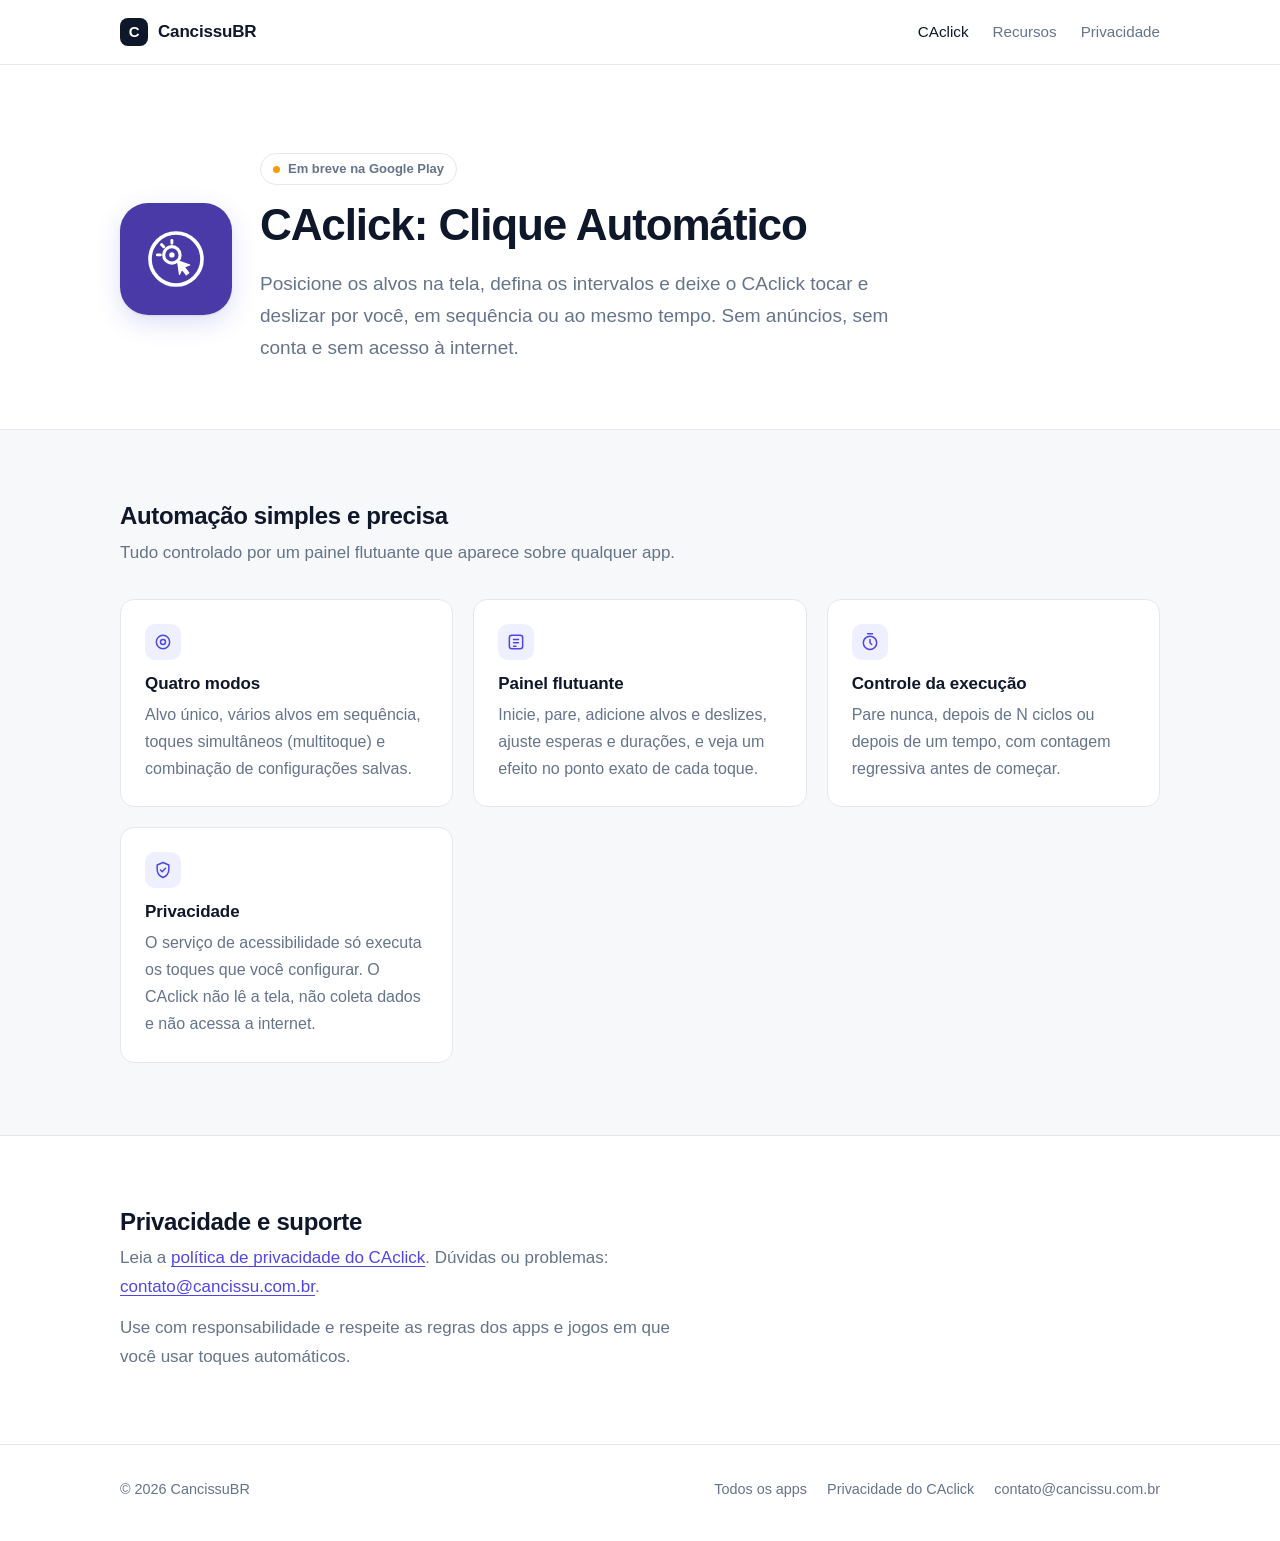
==== caclick/index.html @ 36b28c5c "CAclick: página do app, política de privacidade e cartão na página inicial Co-Authored-By: Claude Op" ====
<!doctype html>
<html lang="pt-BR">
<head>
<meta charset="utf-8">
<meta name="viewport" content="width=device-width, initial-scale=1, viewport-fit=cover">
<title>CAclick · Clique Automático</title>
<meta name="description" content="CAclick: toques e deslizes automáticos na tela do Android. Sem anúncios, sem conta e sem internet.">
<link rel="canonical" href="https://apps.cancissu.com.br/caclick/">
<link rel="icon" href="/assets/caclick-icon.svg" type="image/svg+xml">
<link rel="stylesheet" href="/assets/site.css">
</head>
<body>
<header class="site-header">
  <div class="wrap">
    <a class="brand" href="/"><span class="brand-mark">C</span>CancissuBR</a>
    <nav class="nav" aria-label="Principal">
      <a href="/caclick/" aria-current="page">CAclick</a>
      <a href="/caclick/#recursos">Recursos</a>
      <a href="/caclick/privacidade/">Privacidade</a>
    </nav>
  </div>
</header>

<main>
  <section class="hero">
    <div class="wrap hero-app">
      <img class="app-icon" src="/assets/caclick-icon.svg" alt="Ícone do CAclick" width="112" height="112">
      <div>
        <span class="pill"><span class="dot"></span>Em breve na Google Play</span>
        <h1 style="margin-top:14px">CAclick: Clique Automático</h1>
        <p class="lead">Posicione os alvos na tela, defina os intervalos e deixe o CAclick tocar e deslizar por você, em sequência ou ao mesmo tempo. Sem anúncios, sem conta e sem acesso à internet.</p>
      </div>
    </div>
  </section>

  <section class="section section-soft" id="recursos">
    <div class="wrap">
      <div class="section-head">
        <h2>Automação simples e precisa</h2>
        <p>Tudo controlado por um painel flutuante que aparece sobre qualquer app.</p>
      </div>
      <div class="grid grid-2">
        <div class="card">
          <div class="icon-line" aria-hidden="true"><svg viewBox="0 0 24 24" fill="none" stroke="currentColor" stroke-width="1.8" stroke-linecap="round" stroke-linejoin="round"><circle cx="12" cy="12" r="8"/><circle cx="12" cy="12" r="3"/></svg></div>
          <h3>Quatro modos</h3>
          <p>Alvo único, vários alvos em sequência, toques simultâneos (multitoque) e combinação de configurações salvas.</p>
        </div>
        <div class="card">
          <div class="icon-line" aria-hidden="true"><svg viewBox="0 0 24 24" fill="none" stroke="currentColor" stroke-width="1.8" stroke-linecap="round" stroke-linejoin="round"><rect x="4" y="4" width="16" height="16" rx="3"/><path d="M9 9h6M9 13h6M9 17h3"/></svg></div>
          <h3>Painel flutuante</h3>
          <p>Inicie, pare, adicione alvos e deslizes, ajuste esperas e durações, e veja um efeito no ponto exato de cada toque.</p>
        </div>
        <div class="card">
          <div class="icon-line" aria-hidden="true"><svg viewBox="0 0 24 24" fill="none" stroke="currentColor" stroke-width="1.8" stroke-linecap="round" stroke-linejoin="round"><circle cx="12" cy="13" r="8"/><path d="M12 9v4l2 2M9 2h6"/></svg></div>
          <h3>Controle da execução</h3>
          <p>Pare nunca, depois de N ciclos ou depois de um tempo, com contagem regressiva antes de começar.</p>
        </div>
        <div class="card">
          <div class="icon-line" aria-hidden="true"><svg viewBox="0 0 24 24" fill="none" stroke="currentColor" stroke-width="1.8" stroke-linecap="round" stroke-linejoin="round"><path d="M12 3l7 3v5c0 4.5-3 8.3-7 10-4-1.7-7-5.5-7-10V6z"/><path d="M9 12l2 2 4-4"/></svg></div>
          <h3>Privacidade</h3>
          <p>O serviço de acessibilidade só executa os toques que você configurar. O CAclick não lê a tela, não coleta dados e não acessa a internet.</p>
        </div>
      </div>
    </div>
  </section>

  <section class="section">
    <div class="wrap">
      <div class="section-head" style="margin-bottom:0">
        <h2>Privacidade e suporte</h2>
        <p>Leia a <a href="/caclick/privacidade/">política de privacidade do CAclick</a>. Dúvidas ou problemas: <a href="mailto:contato@cancissu.com.br">contato@cancissu.com.br</a>.</p>
        <p style="margin-top:12px">Use com responsabilidade e respeite as regras dos apps e jogos em que você usar toques automáticos.</p>
      </div>
    </div>
  </section>
</main>

<footer class="site-footer">
  <div class="wrap">
    <span>© 2026 CancissuBR</span>
    <nav aria-label="Rodapé">
      <a href="/">Todos os apps</a>
      <a href="/caclick/privacidade/">Privacidade do CAclick</a>
      <a href="mailto:contato@cancissu.com.br">contato@cancissu.com.br</a>
    </nav>
  </div>
</footer>
</body>
</html>
---- assets/site.css ----
/* CancissuBR: estilo compartilhado das páginas dos apps.
   Sóbrio: neutros + índigo do CPDF só como destaque. Fontes do sistema (nada carregado de terceiros). */
:root {
  --bg: #ffffff; --soft: #f7f8fa; --card: #ffffff;
  --ink: #0f172a; --text: #334155; --muted: #64748b; --line: #e5e7eb;
  --accent: #4f46e5; --accent-ink: #3730a3; --accent-soft: #eef0ff;
  --good: #047857; --radius: 14px;
  --font: -apple-system, BlinkMacSystemFont, "Segoe UI Variable Text", "Segoe UI", Roboto, "Helvetica Neue", Arial, sans-serif;
  color-scheme: light;
}
@media (prefers-color-scheme: dark) {
  :root {
    --bg: #0b0d12; --soft: #11141b; --card: #141821;
    --ink: #f1f5f9; --text: #cbd5e1; --muted: #94a3b8; --line: #232836;
    --accent: #a5b4fc; --accent-ink: #c7d2fe; --accent-soft: #1b1f33; --good: #6ee7b7;
    color-scheme: dark;
  }
}
* { box-sizing: border-box; }
html { -webkit-text-size-adjust: 100%; scroll-behavior: smooth; }
@media (prefers-reduced-motion: reduce) { html { scroll-behavior: auto; } }
body { margin: 0; background: var(--bg); color: var(--text); font: 400 1.0625rem/1.7 var(--font); }
a { color: var(--accent); text-underline-offset: 3px; }
a:hover { color: var(--accent-ink); }
:focus-visible { outline: 2px solid var(--accent); outline-offset: 3px; border-radius: 6px; }
h1, h2, h3 { color: var(--ink); line-height: 1.2; letter-spacing: -0.015em; text-wrap: balance; margin: 0; }
h1 { font-size: clamp(2rem, 4.5vw, 2.75rem); font-weight: 650; letter-spacing: -0.025em; }
h2 { font-size: 1.5rem; font-weight: 650; }
h3 { font-size: 1.0625rem; font-weight: 600; letter-spacing: -0.005em; }
p { margin: 0; }
.wrap { max-width: 1080px; margin: 0 auto; padding-left: max(20px, env(safe-area-inset-left)); padding-right: max(20px, env(safe-area-inset-right)); }

/* Cabeçalho */
.site-header { border-bottom: 1px solid var(--line); background: color-mix(in srgb, var(--bg) 88%, transparent);
  backdrop-filter: saturate(1.4) blur(10px); position: sticky; top: 0; z-index: 10; }
.site-header .wrap { display: flex; align-items: center; justify-content: space-between; height: 64px; }
.brand { display: inline-flex; align-items: center; gap: 10px; color: var(--ink); text-decoration: none; font-weight: 650; letter-spacing: -0.01em; }
.brand-mark { width: 28px; height: 28px; border-radius: 8px; background: var(--ink); color: var(--bg); display: grid; place-items: center; font-size: 15px; font-weight: 700; }
.nav { display: flex; gap: 24px; font-size: .95rem; }
.nav a { color: var(--muted); text-decoration: none; }
.nav a:hover, .nav a[aria-current="page"] { color: var(--ink); }

/* Blocos */
.eyebrow { display: inline-block; font-size: .8125rem; font-weight: 600; letter-spacing: .06em; text-transform: uppercase; color: var(--accent); margin-bottom: 14px; }
.lead { font-size: 1.1875rem; color: var(--muted); max-width: 62ch; margin-top: 16px; }
.section { padding: 72px 0; }
.section-soft { background: var(--soft); border-top: 1px solid var(--line); border-bottom: 1px solid var(--line); }
.section-head { margin-bottom: 32px; max-width: 62ch; }
.section-head p { color: var(--muted); margin-top: 8px; }
.hero { padding: 88px 0 64px; }
.hero-app { display: grid; grid-template-columns: 112px 1fr; gap: 28px; align-items: center; }
.hero-app .app-icon { width: 112px; height: 112px; border-radius: 28px; }

.grid { display: grid; gap: 20px; }
.grid-3 { grid-template-columns: repeat(auto-fit, minmax(240px, 1fr)); }
.grid-2 { grid-template-columns: repeat(auto-fit, minmax(300px, 1fr)); }
.card { background: var(--card); border: 1px solid var(--line); border-radius: var(--radius); padding: 24px; }
.card p { color: var(--muted); margin-top: 6px; font-size: 1rem; }
.icon-line { width: 36px; height: 36px; border-radius: 10px; background: var(--accent-soft); color: var(--accent); display: grid; place-items: center; margin-bottom: 14px; }
.icon-line svg { width: 20px; height: 20px; }

.app-card { display: grid; grid-template-columns: 88px 1fr; gap: 24px; align-items: start; padding: 28px; }
.app-icon { width: 88px; height: 88px; border-radius: 22px; box-shadow: 0 1px 2px rgba(15,23,42,.08), 0 8px 24px rgba(79,70,229,.18); }
.app-card p { color: var(--muted); }
.app-card ul, .checks { list-style: none; padding: 0; margin: 14px 0 0; display: grid; gap: 6px; }
.app-card li, .checks li { position: relative; padding-left: 26px; color: var(--text); font-size: 1rem; }
.app-card li::before, .checks li::before { content: ""; position: absolute; left: 2px; top: .55em; width: 12px; height: 7px;
  border-left: 2px solid var(--good); border-bottom: 2px solid var(--good); transform: rotate(-45deg); }
.actions { display: flex; flex-wrap: wrap; gap: 12px; margin-top: 22px; }
.btn { display: inline-flex; align-items: center; gap: 8px; height: 42px; padding: 0 18px; border-radius: 10px; font-weight: 600; font-size: .95rem; text-decoration: none; border: 1px solid var(--line); color: var(--ink); background: var(--card); }
.btn:hover { border-color: var(--muted); color: var(--ink); }
.btn-primary { background: var(--ink); color: var(--bg); border-color: var(--ink); }
.btn-primary:hover { color: var(--bg); opacity: .9; }
.pill { display: inline-flex; align-items: center; gap: 8px; font-size: .8125rem; font-weight: 600; color: var(--muted); border: 1px solid var(--line); border-radius: 999px; padding: 4px 12px; background: var(--card); }
.pill .dot { width: 7px; height: 7px; border-radius: 50%; background: #f59e0b; }

/* Tabela */
.table-wrap { overflow-x: auto; border: 1px solid var(--line); border-radius: var(--radius); background: var(--card); }
table { width: 100%; border-collapse: collapse; font-size: 1rem; }
th, td { text-align: left; padding: 14px 18px; border-bottom: 1px solid var(--line); vertical-align: top; }
th { font-size: .8125rem; text-transform: uppercase; letter-spacing: .05em; color: var(--muted); font-weight: 600; background: var(--soft); }
tr:last-child td { border-bottom: 0; }
td.plan { white-space: nowrap; font-weight: 600; color: var(--ink); }
td.plan.pro { color: var(--accent); }

/* Documento (política) */
.doc { display: grid; grid-template-columns: 220px minmax(0, 1fr); gap: 56px; padding: 56px 0 80px; }
.toc { position: sticky; top: 96px; align-self: start; font-size: .9rem; }
.toc p { font-size: .75rem; text-transform: uppercase; letter-spacing: .06em; color: var(--muted); font-weight: 600; margin-bottom: 10px; }
.toc ol { list-style: none; padding: 0; margin: 0; display: grid; gap: 2px; counter-reset: t; }
.toc li { counter-increment: t; }
.toc a { color: var(--muted); text-decoration: none; display: block; padding: 3px 0; }
.toc a::before { content: counter(t) ". "; font-variant-numeric: tabular-nums; opacity: .6; }
.toc a:hover { color: var(--ink); }
.prose { max-width: 68ch; counter-reset: s; }
.prose .meta { color: var(--muted); font-size: .95rem; margin-top: 10px; }
.summary { margin: 32px 0 8px; padding: 22px 24px; border-radius: var(--radius); background: var(--accent-soft); border: 1px solid color-mix(in srgb, var(--accent) 22%, transparent); }
.summary h2 { font-size: 1.0625rem; margin-bottom: 4px; }
.summary .checks li { color: var(--ink); }
.prose section { counter-increment: s; scroll-margin-top: 88px; padding-top: 36px; }
.prose section h2 { font-size: 1.25rem; display: flex; gap: 12px; align-items: baseline; }
.prose section h2::before { content: counter(s); font-size: .9rem; font-weight: 600; color: var(--accent); font-variant-numeric: tabular-nums; min-width: 1.4em; }
.prose section p, .prose section ul { margin-top: 10px; }
.prose ul { padding-left: 1.2em; }
.prose li + li { margin-top: 4px; }
.contact-box { margin-top: 40px; padding: 20px 24px; border: 1px solid var(--line); border-radius: var(--radius); background: var(--soft); }

/* Rodapé */
.site-footer { border-top: 1px solid var(--line); padding: 32px 0 40px; font-size: .9rem; color: var(--muted); }
.site-footer .wrap { display: flex; flex-wrap: wrap; gap: 12px 32px; justify-content: space-between; }
.site-footer nav { display: flex; gap: 20px; flex-wrap: wrap; }
.site-footer a { color: var(--muted); text-decoration: none; }
.site-footer a:hover { color: var(--ink); }

@media (max-width: 760px) {
  .nav { gap: 16px; }
  .hero { padding: 52px 0 36px; }
  .section { padding: 52px 0; }
  .app-card, .hero-app { grid-template-columns: 1fr; }
  .doc { grid-template-columns: 1fr; gap: 0; padding-top: 36px; }
  .toc { position: static; margin-bottom: 8px; padding: 16px 18px; border: 1px solid var(--line); border-radius: var(--radius); }
}
@media print {
  .site-header, .toc, .site-footer nav { display: none; }
  body { font-size: 11pt; } .doc { display: block; padding: 0; } a { color: inherit; }
}
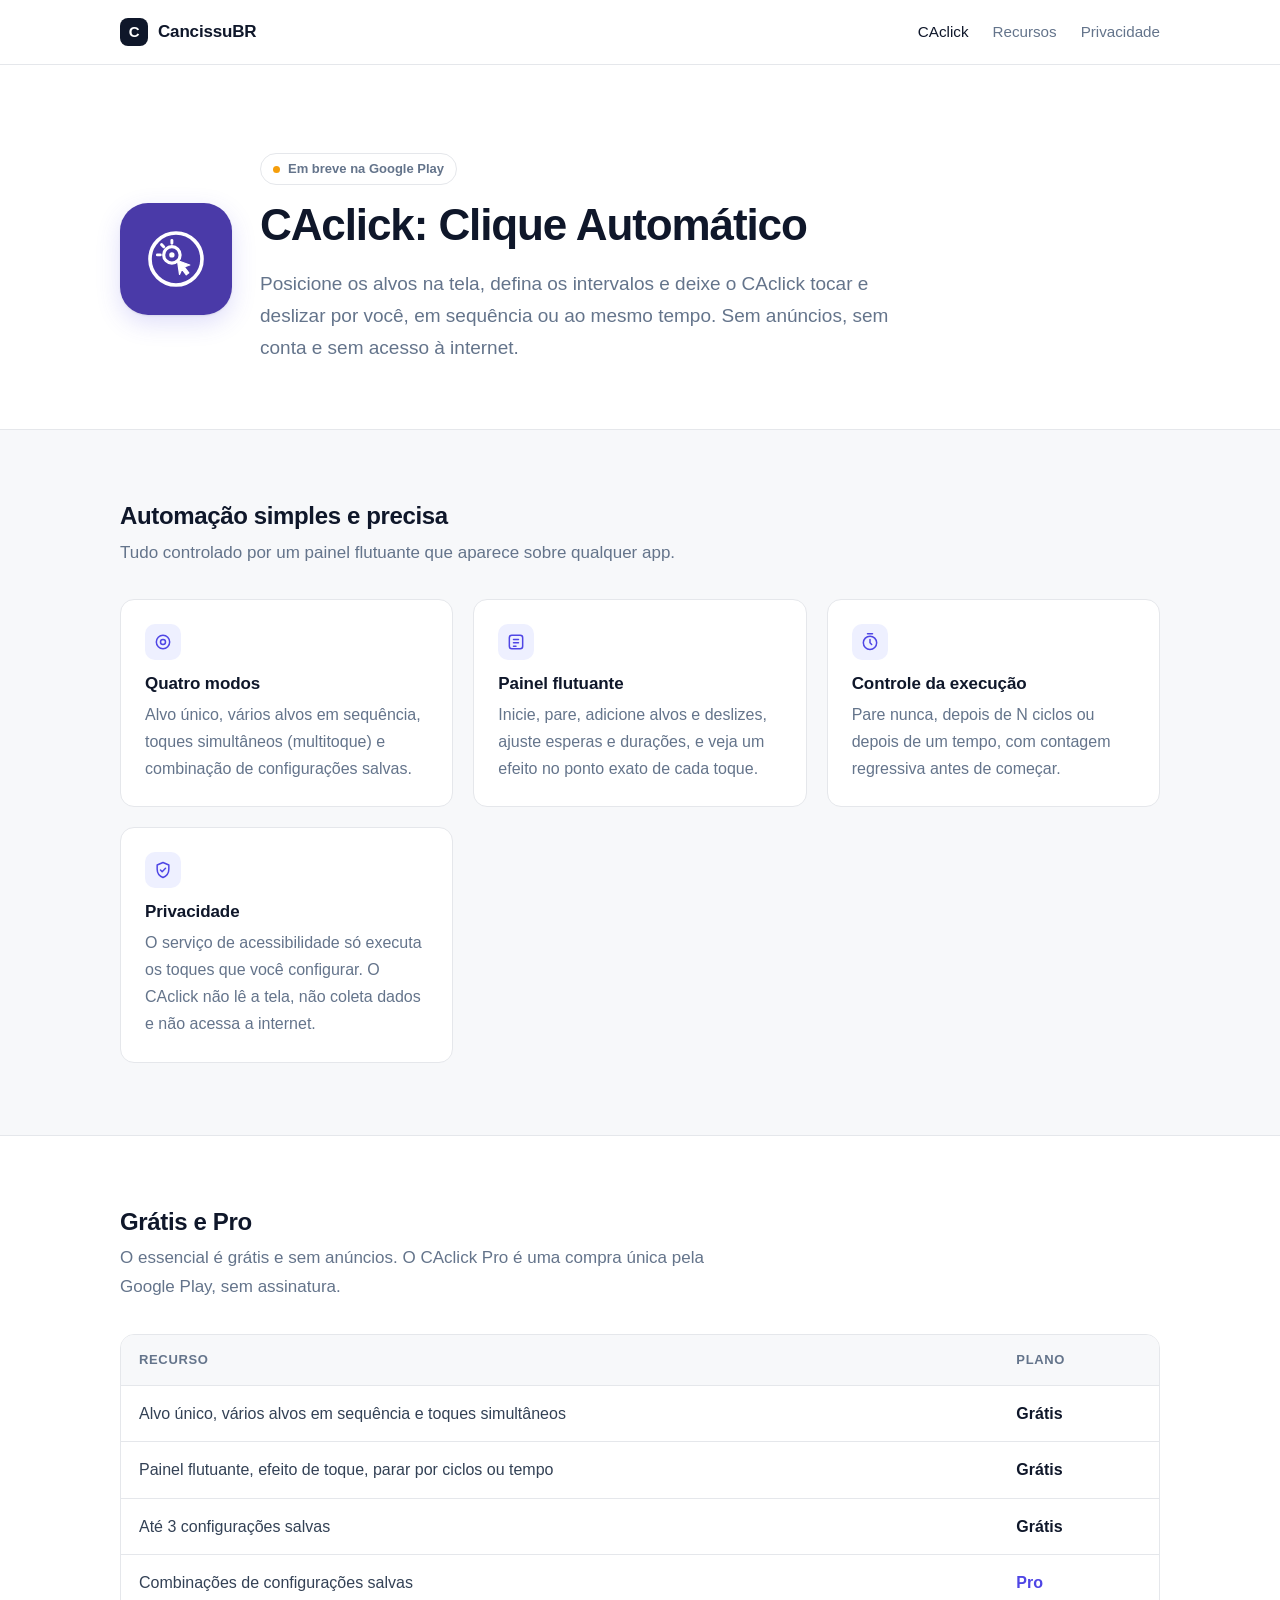
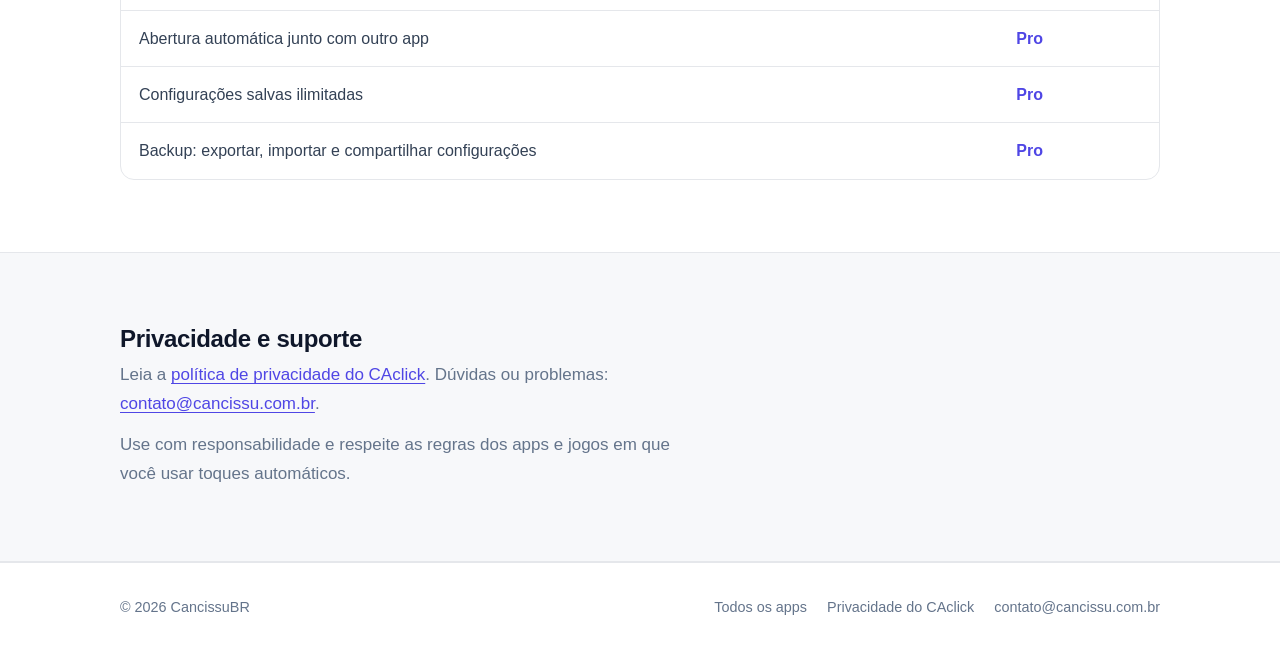
==== commit af6ca30b: "CAclick: tabela grátis × Pro Co-Authored-By: Claude Opus 5.5 <noreply@anthropic.com> Claude-Session:" ====
--- a/caclick/index.html
+++ b/caclick/index.html
@@ -64,7 +64,30 @@
     </div>
   </section>
 
-  <section class="section">
+  <section class="section" id="planos">
+    <div class="wrap">
+      <div class="section-head">
+        <h2>Grátis e Pro</h2>
+        <p>O essencial é grátis e sem anúncios. O CAclick Pro é uma compra única pela Google Play, sem assinatura.</p>
+      </div>
+      <div class="table-wrap">
+        <table>
+          <thead><tr><th scope="col">Recurso</th><th scope="col">Plano</th></tr></thead>
+          <tbody>
+            <tr><td>Alvo único, vários alvos em sequência e toques simultâneos</td><td class="plan">Grátis</td></tr>
+            <tr><td>Painel flutuante, efeito de toque, parar por ciclos ou tempo</td><td class="plan">Grátis</td></tr>
+            <tr><td>Até 3 configurações salvas</td><td class="plan">Grátis</td></tr>
+            <tr><td>Combinações de configurações salvas</td><td class="plan pro">Pro</td></tr>
+            <tr><td>Abertura automática junto com outro app</td><td class="plan pro">Pro</td></tr>
+            <tr><td>Configurações salvas ilimitadas</td><td class="plan pro">Pro</td></tr>
+            <tr><td>Backup: exportar, importar e compartilhar configurações</td><td class="plan pro">Pro</td></tr>
+          </tbody>
+        </table>
+      </div>
+    </div>
+  </section>
+
+  <section class="section section-soft">
     <div class="wrap">
       <div class="section-head" style="margin-bottom:0">
         <h2>Privacidade e suporte</h2>
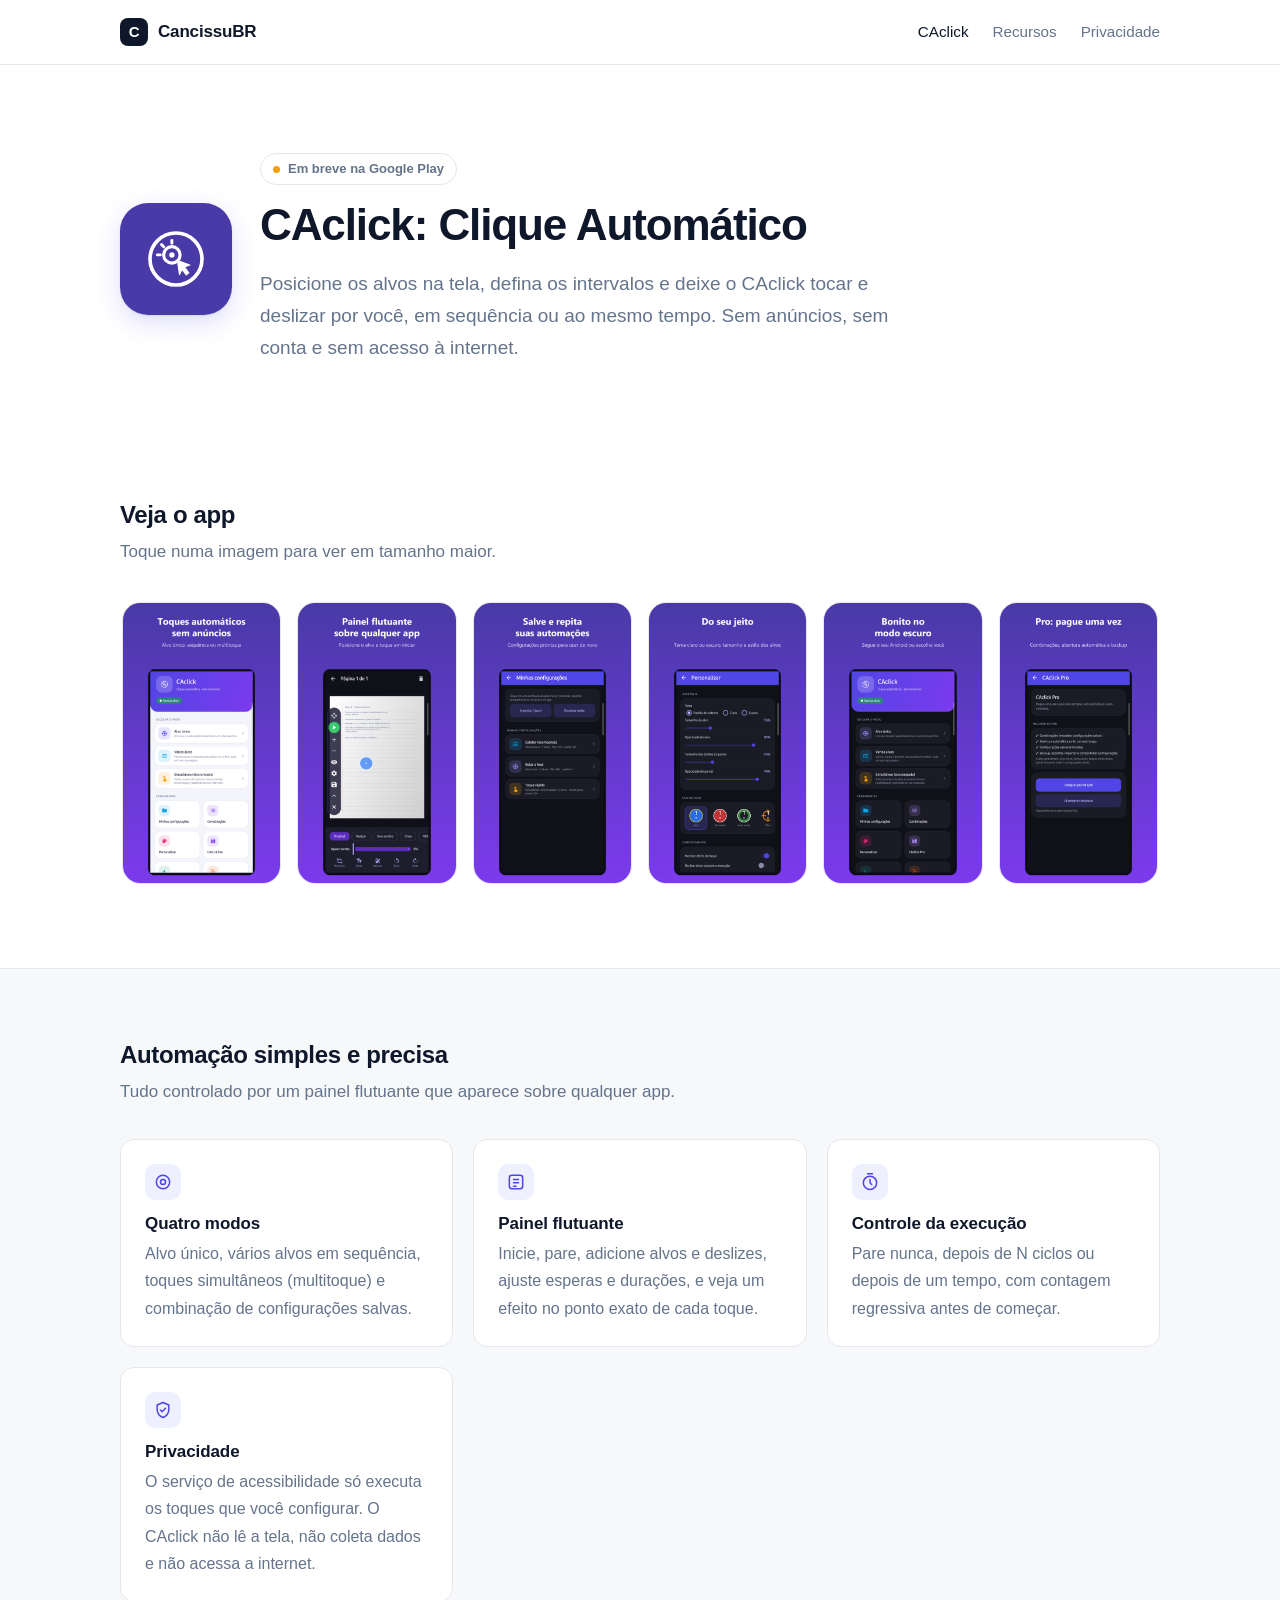
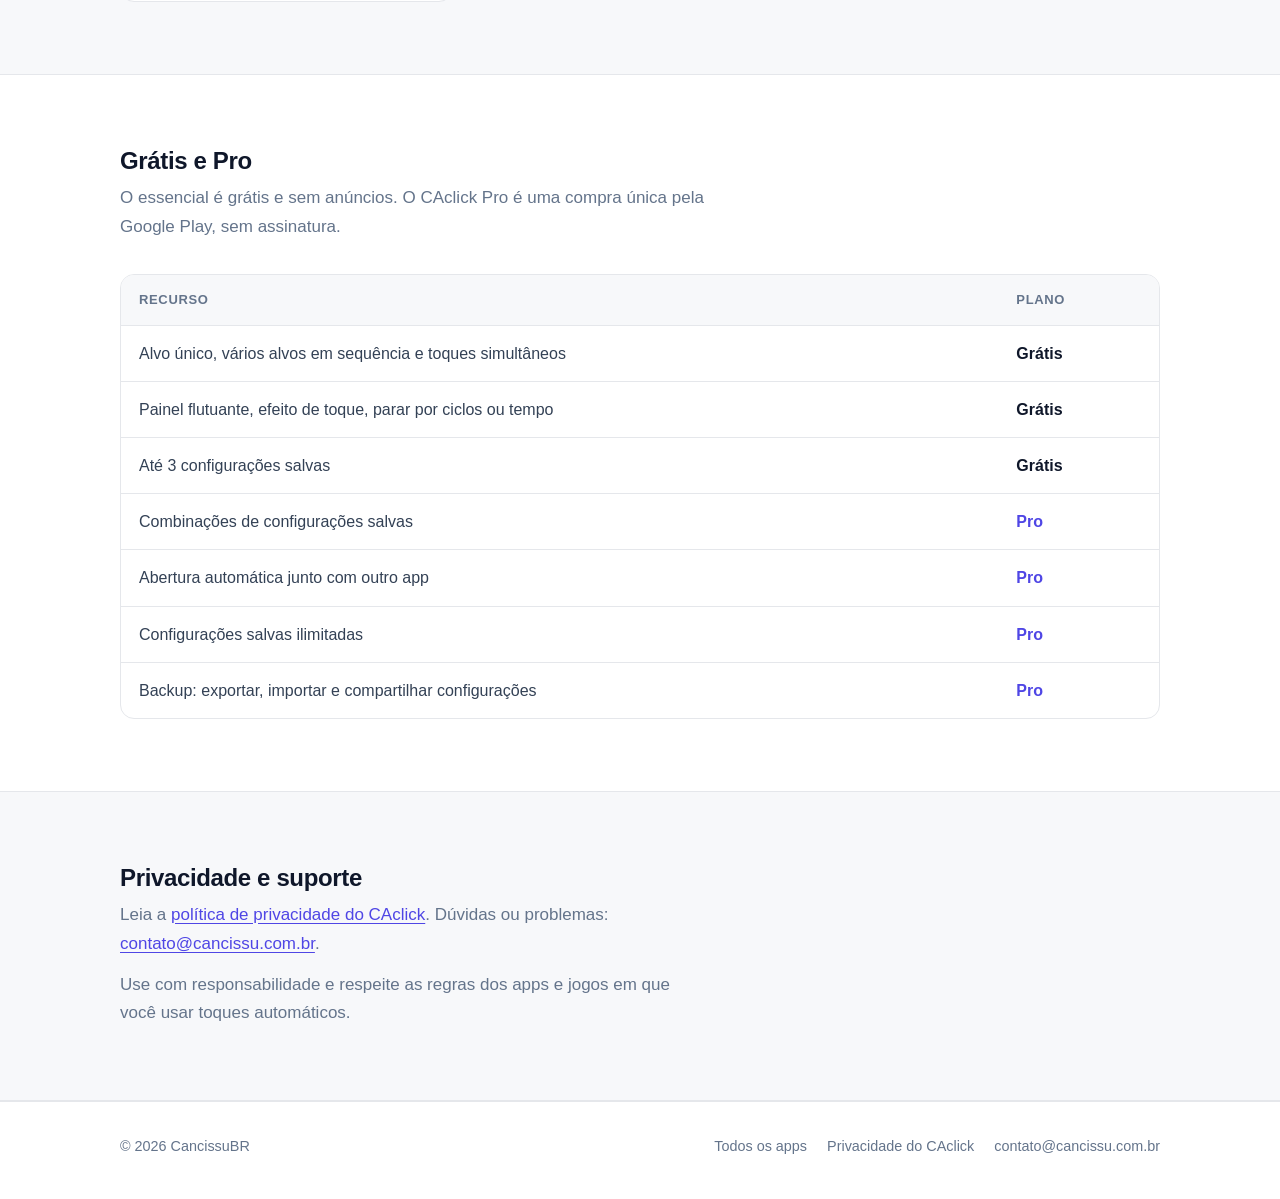
==== commit 08ed9daa: "CAclick: galeria "Veja o app" com as capturas da loja Co-Authored-By: Claude Opus 5.5 <noreply@anthr" ====
--- a/caclick/index.html
+++ b/caclick/index.html
@@ -29,6 +29,23 @@
         <span class="pill"><span class="dot"></span>Em breve na Google Play</span>
         <h1 style="margin-top:14px">CAclick: Clique Automático</h1>
         <p class="lead">Posicione os alvos na tela, defina os intervalos e deixe o CAclick tocar e deslizar por você, em sequência ou ao mesmo tempo. Sem anúncios, sem conta e sem acesso à internet.</p>
+      </div>
+    </div>
+  </section>
+
+  <section class="section" id="veja">
+    <div class="wrap">
+      <div class="section-head">
+        <h2>Veja o app</h2>
+        <p>Toque numa imagem para ver em tamanho maior.</p>
+      </div>
+      <div class="gallery">
+        <a href="/assets/caclick/tela_01.png"><img src="/assets/caclick/tela_01_540.png" alt="Tela inicial com o serviço ativo" width="540" height="960" loading="lazy"></a>
+        <a href="/assets/caclick/tela_02.png"><img src="/assets/caclick/tela_02_540.png" alt="Painel flutuante com alvo" width="540" height="960" loading="lazy"></a>
+        <a href="/assets/caclick/tela_03.png"><img src="/assets/caclick/tela_03_540.png" alt="Configurações salvas" width="540" height="960" loading="lazy"></a>
+        <a href="/assets/caclick/tela_04.png"><img src="/assets/caclick/tela_04_540.png" alt="Personalizar tema e alvos" width="540" height="960" loading="lazy"></a>
+        <a href="/assets/caclick/tela_05.png"><img src="/assets/caclick/tela_05_540.png" alt="Tela inicial no modo escuro" width="540" height="960" loading="lazy"></a>
+        <a href="/assets/caclick/tela_06.png"><img src="/assets/caclick/tela_06_540.png" alt="CAclick Pro" width="540" height="960" loading="lazy"></a>
       </div>
     </div>
   </section>
--- a/assets/site.css
+++ b/assets/site.css
@@ -124,3 +124,12 @@
   .site-header, .toc, .site-footer nav { display: none; }
   body { font-size: 11pt; } .doc { display: block; padding: 0; } a { color: inherit; }
 }
+
+/* Galeria de capturas: desliza para o lado no celular, grade no computador */
+.gallery { display: flex; gap: 16px; overflow-x: auto; scroll-snap-type: x mandatory; padding: 4px 2px 12px; -webkit-overflow-scrolling: touch; }
+.gallery a { flex: 0 0 auto; scroll-snap-align: start; border-radius: 18px; }
+.gallery img { width: 220px; height: auto; display: block; border-radius: 18px; border: 1px solid var(--line); background: var(--soft); }
+@media (min-width: 960px) {
+  .gallery { display: grid; grid-template-columns: repeat(6, 1fr); overflow: visible; }
+  .gallery img { width: 100%; }
+}
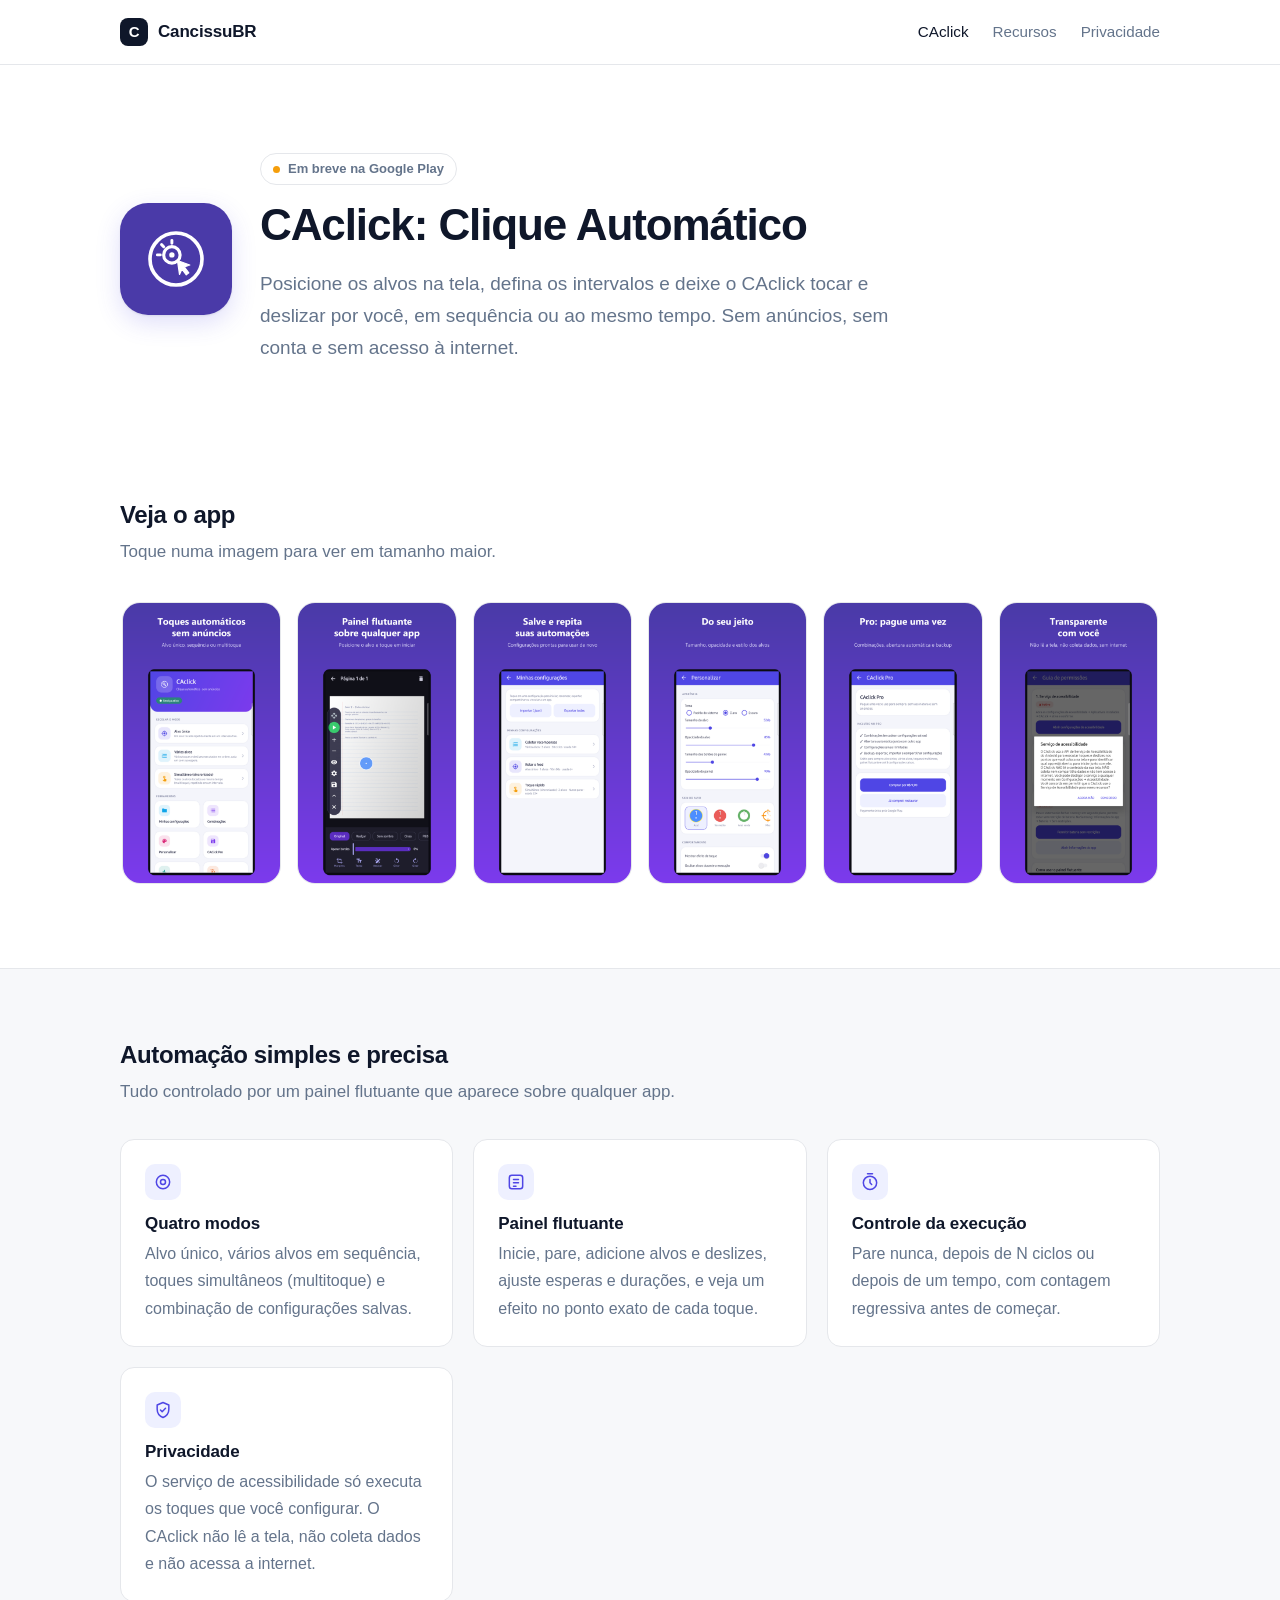
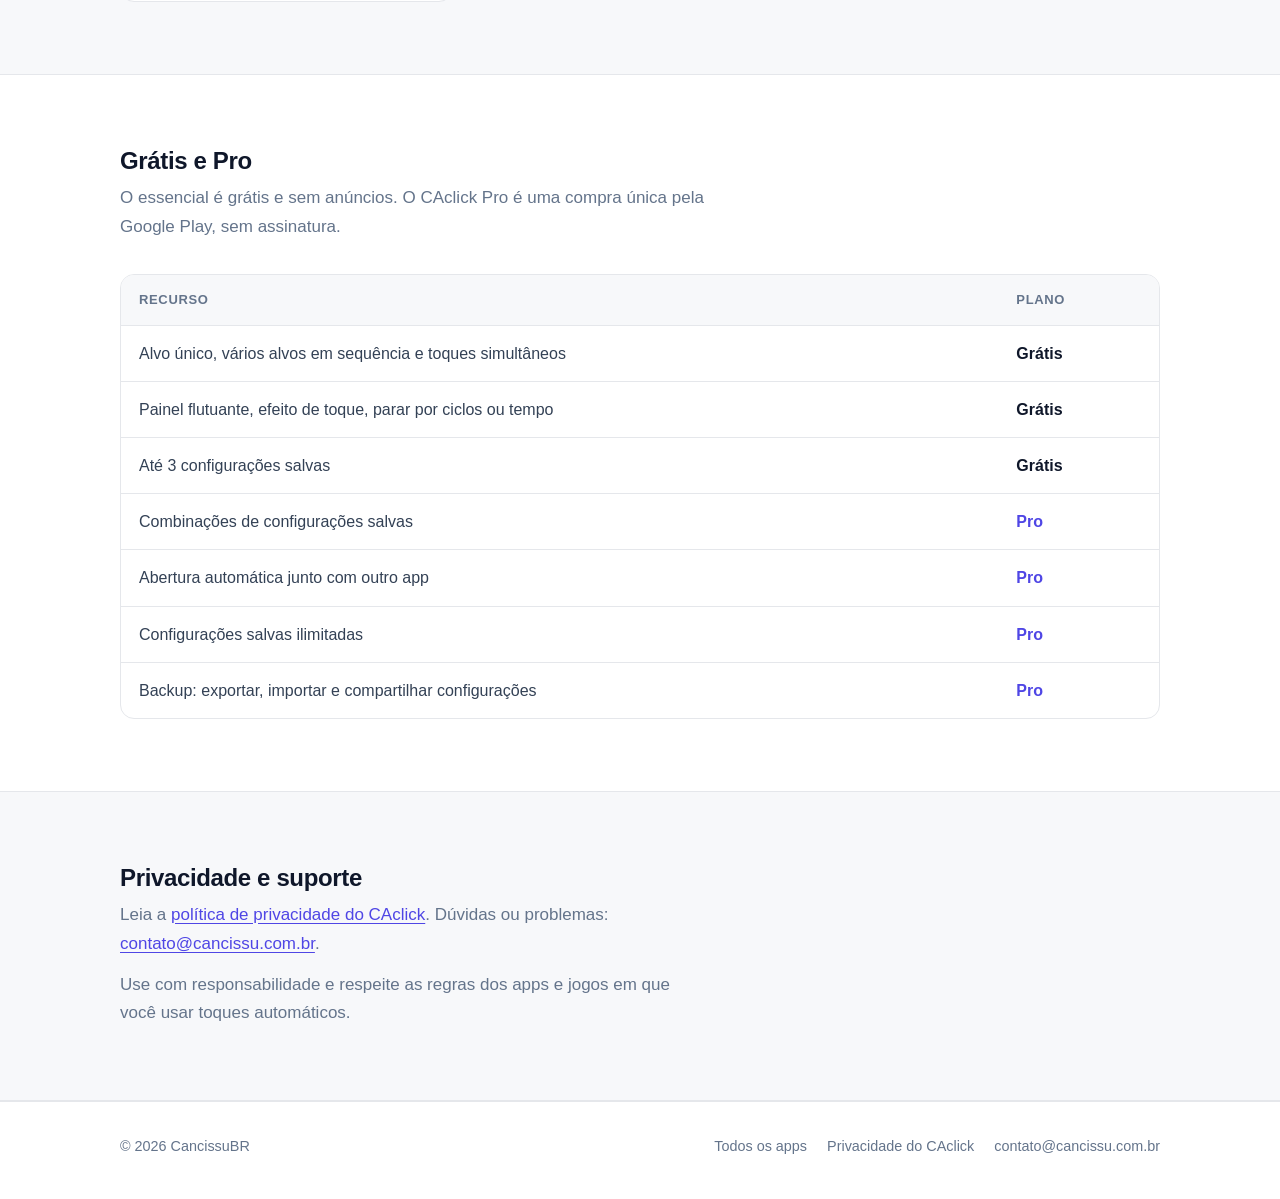
==== commit fd264095: "Capturas nos dois temas: loja no escuro + cartão claro/escuro; versão clara para o site Co-Authored-" ====
--- a/caclick/index.html
+++ b/caclick/index.html
@@ -40,12 +40,12 @@
         <p>Toque numa imagem para ver em tamanho maior.</p>
       </div>
       <div class="gallery">
-        <a href="/assets/caclick/tela_01.png"><img src="/assets/caclick/tela_01_540.png" alt="Tela inicial com o serviço ativo" width="540" height="960" loading="lazy"></a>
-        <a href="/assets/caclick/tela_02.png"><img src="/assets/caclick/tela_02_540.png" alt="Painel flutuante com alvo" width="540" height="960" loading="lazy"></a>
-        <a href="/assets/caclick/tela_03.png"><img src="/assets/caclick/tela_03_540.png" alt="Configurações salvas" width="540" height="960" loading="lazy"></a>
-        <a href="/assets/caclick/tela_04.png"><img src="/assets/caclick/tela_04_540.png" alt="Personalizar tema e alvos" width="540" height="960" loading="lazy"></a>
-        <a href="/assets/caclick/tela_05.png"><img src="/assets/caclick/tela_05_540.png" alt="Tela inicial no modo escuro" width="540" height="960" loading="lazy"></a>
-        <a href="/assets/caclick/tela_06.png"><img src="/assets/caclick/tela_06_540.png" alt="CAclick Pro" width="540" height="960" loading="lazy"></a>
+        <a href="/assets/caclick/claro/tela_01.png" data-dark="/assets/caclick/tela_01.png"><picture><source media="(prefers-color-scheme: dark)" srcset="/assets/caclick/tela_01_540.png"><img src="/assets/caclick/claro/tela_01_540.png" alt="Tela inicial com o serviço ativo" width="540" height="960" loading="lazy"></picture></a>
+        <a href="/assets/caclick/claro/tela_02.png" data-dark="/assets/caclick/tela_02.png"><picture><source media="(prefers-color-scheme: dark)" srcset="/assets/caclick/tela_02_540.png"><img src="/assets/caclick/claro/tela_02_540.png" alt="Painel flutuante com alvo" width="540" height="960" loading="lazy"></picture></a>
+        <a href="/assets/caclick/claro/tela_03.png" data-dark="/assets/caclick/tela_03.png"><picture><source media="(prefers-color-scheme: dark)" srcset="/assets/caclick/tela_03_540.png"><img src="/assets/caclick/claro/tela_03_540.png" alt="Configurações salvas" width="540" height="960" loading="lazy"></picture></a>
+        <a href="/assets/caclick/claro/tela_04.png" data-dark="/assets/caclick/tela_04.png"><picture><source media="(prefers-color-scheme: dark)" srcset="/assets/caclick/tela_04_540.png"><img src="/assets/caclick/claro/tela_04_540.png" alt="Personalizar tema e alvos" width="540" height="960" loading="lazy"></picture></a>
+        <a href="/assets/caclick/claro/tela_05.png" data-dark="/assets/caclick/tela_05.png"><picture><source media="(prefers-color-scheme: dark)" srcset="/assets/caclick/tela_05_540.png"><img src="/assets/caclick/claro/tela_05_540.png" alt="Tela inicial no modo escuro" width="540" height="960" loading="lazy"></picture></a>
+        <a href="/assets/caclick/claro/tela_06.png" data-dark="/assets/caclick/tela_06.png"><picture><source media="(prefers-color-scheme: dark)" srcset="/assets/caclick/tela_06_540.png"><img src="/assets/caclick/claro/tela_06_540.png" alt="CAclick Pro" width="540" height="960" loading="lazy"></picture></a>
       </div>
     </div>
   </section>
@@ -125,5 +125,9 @@
     </nav>
   </div>
 </footer>
+<script id="gallery-theme">
+/* A imagem grande segue o mesmo tema das miniaturas. */
+(function(){var q=matchMedia("(prefers-color-scheme: dark)");function f(){document.querySelectorAll("a[data-dark]").forEach(function(a){if(!a.dataset.light)a.dataset.light=a.getAttribute("href");a.href=q.matches?a.dataset.dark:a.dataset.light;});}f();q.addEventListener("change",f);})();
+</script>
 </body>
 </html>
